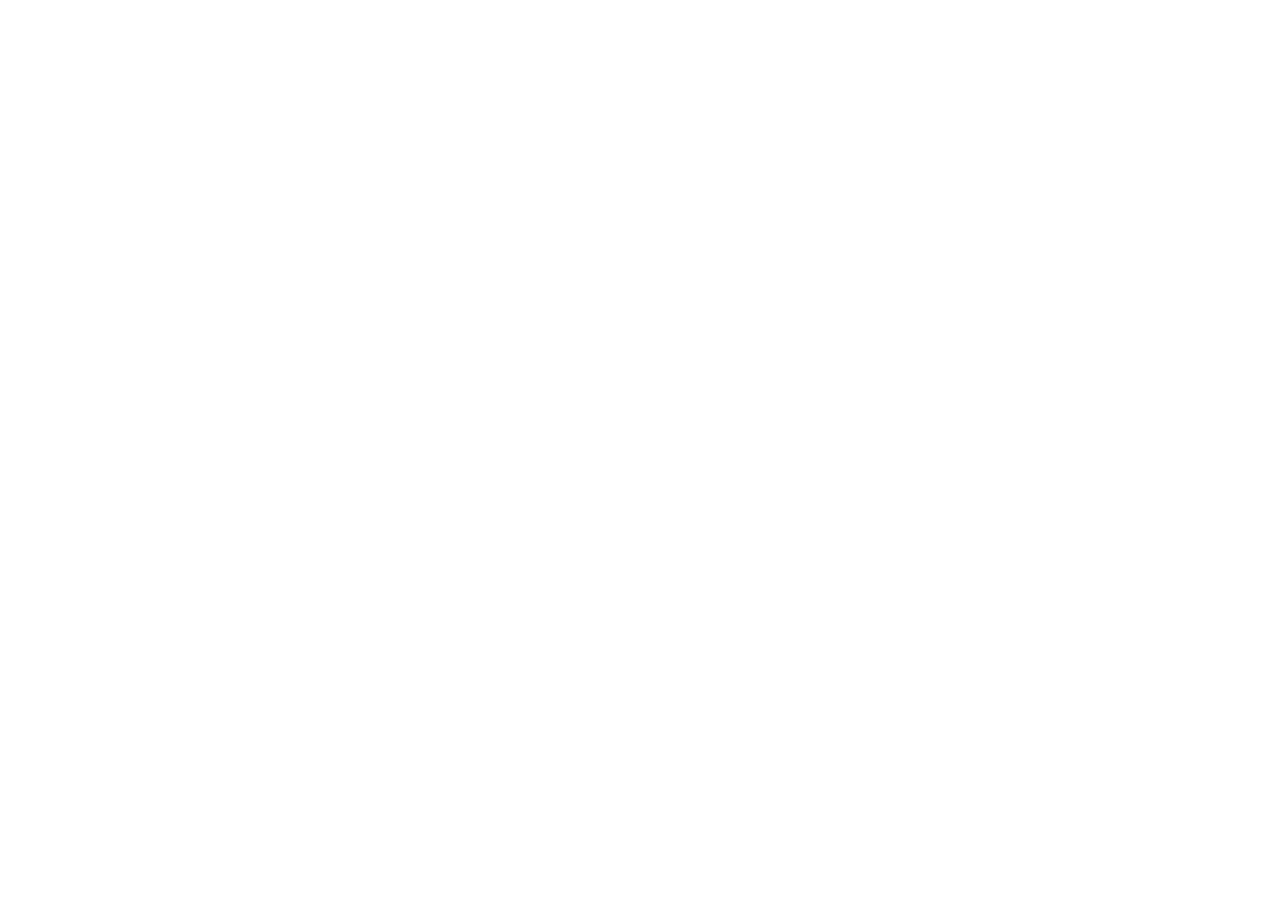
==== src/index.html @ 454fca98 "начало положено" ====
<!DOCTYPE html>
<html lang="ru">
<head>
    <meta charset="UTF-8">
    <meta name="viewport" content="width=device-width, initial-scale=1.0">
    <title>Главная страница</title>
    <link href="https://cdn.jsdelivr.net/npm/bootstrap@5.3.0/dist/css/bootstrap.min.css" rel="stylesheet">
    <link rel="stylesheet" href="https://cdn.jsdelivr.net/npm/bootstrap-icons@1.10.5/font/bootstrap-icons.css">
    <link rel="stylesheet" href="../css/styles.css">

</head>
<body>

</body>
</html>
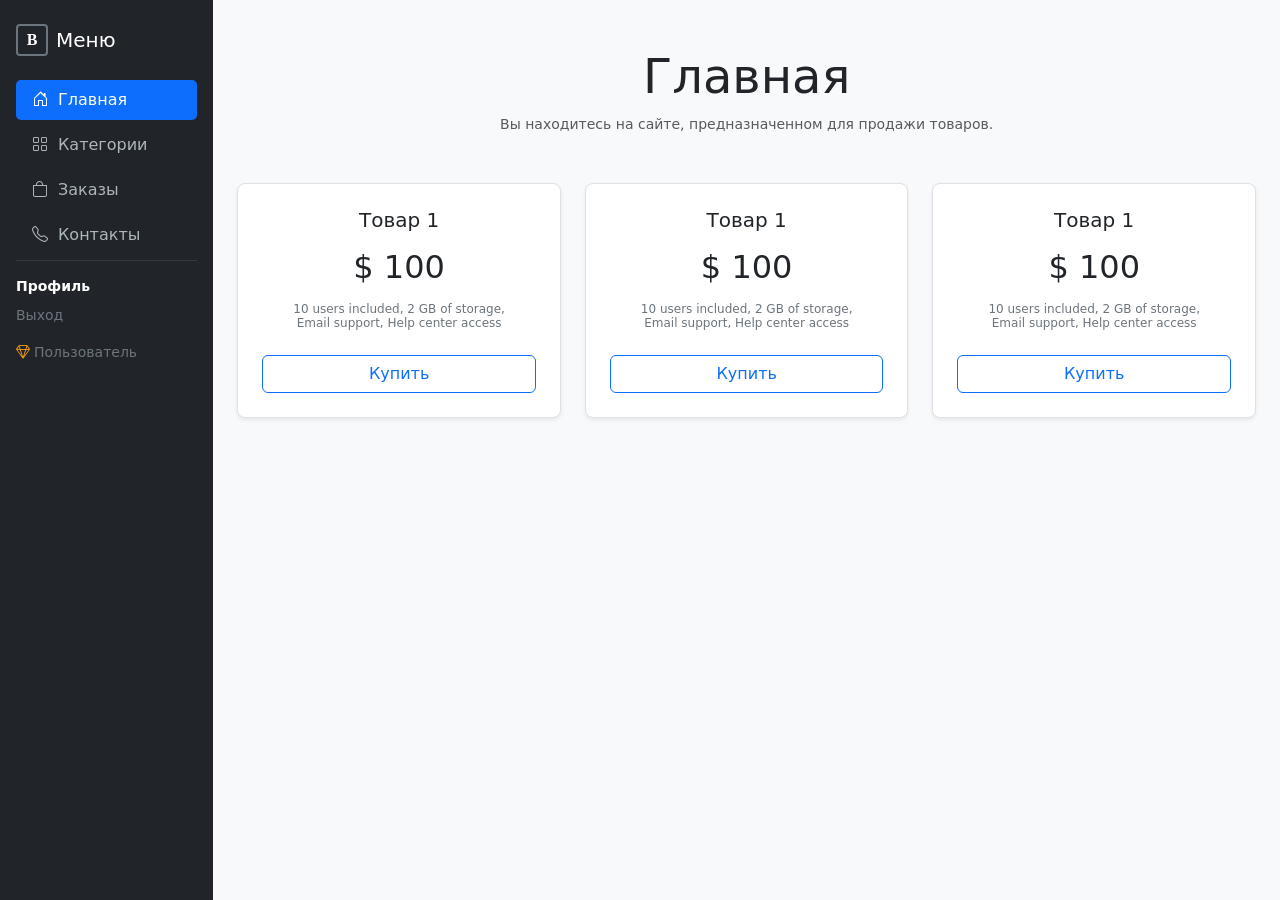
==== commit 587dcc2f: "страницы готовы" ====
--- a/src/index.html
+++ b/src/index.html
@@ -4,12 +4,108 @@
     <meta charset="UTF-8">
     <meta name="viewport" content="width=device-width, initial-scale=1.0">
     <title>Главная страница</title>
-    <link href="https://cdn.jsdelivr.net/npm/bootstrap@5.3.0/dist/css/bootstrap.min.css" rel="stylesheet">
+    <link rel="stylesheet" href="../static/bootstrap.min.css">
     <link rel="stylesheet" href="https://cdn.jsdelivr.net/npm/bootstrap-icons@1.10.5/font/bootstrap-icons.css">
     <link rel="stylesheet" href="../css/styles.css">
-
 </head>
 <body>
+    <div class="container-fluid">
+         <div class="row">
+             <nav class="col-md-3 col-lg-2 d-md-block sidebar p-3">
+                 <div class="d-flex align-items-center mb-4 mt-2">
+                    <div class="logo-box me-2">B</div>
+                    <span class="fs-5 fw-normal text-white">Меню</span>
+                 </div>
+                 <ul class="nav flex-column mb-auto">
+                    <li class="nav-item">
+                        <a href="index.html" class="nav-link active">
+                            <i class="bi bi-house-door"></i> Главная
+                        </a>
+                    </li>
+                    <li class="nav-item">
+                        <a href="category.html" class="nav-link">
+                            <i class="bi bi-grid"></i> Категории
+                        </a>
+                    </li>
+                    <li class="nav-item">
+                        <a href="catalog.html" class="nav-link">
+                            <i class="bi bi-bag"></i> Заказы
+                        </a>
+                    </li>
+                    <li class="nav-item">
+                        <a href="contacts.html" class="nav-link">
+                            <i class="bi bi-telephone"></i> Контакты
+                        </a>
+                    </li>
+                </ul>
+                <div class="sidebar-bottom">
+                    <div class="mb-2">
+                        <div class="fw-bold text-white small">Профиль</div>
+                    </div>
+                    <a href="#" class="text-decoration-none text-secondary small d-block mb-2">Выход</a>
+                    <div class="mt-3 text-secondary small d-flex align-items-center">
+                        <i class="bi bi-gem me-1 icon-gem"></i> Пользователь
+                    </div>
+                </div>
+            </nav>
+            <main class="col-md-9 col-lg-10 ms-sm-auto px-md-4 py-5">
+                <div class="text-center mb-5">
+                    <h1 class="display-5 fw-normal mb-2">Главная</h1>
+                    <p class="text-muted small">Вы находитесь на сайте, предназначенном для продажи товаров.</p>
+                </div>
 
+                <div class="row row-cols-1 row-cols-md-2 row-cols-lg-3 g-4 justify-content-center">
+
+                    <div class="col">
+                        <div class="card h-100 text-center shadow-sm">
+                            <div class="card-body p-4 d-flex flex-column">
+                                <h5 class="card-title mb-3 fw-normal">Товар 1</h5>
+                                <h2 class="price-text mb-3">$ 100</h2>
+                                <p class="features-text mb-4">
+                                    10 users included, 2 GB of storage,<br>
+                                    Email support, Help center access
+                                </p>
+                                <div class="mt-auto">
+                                    <button class="btn btn-buy w-100">Купить</button>
+                                </div>
+                            </div>
+                        </div>
+                    </div>
+
+                    <div class="col">
+                        <div class="card h-100 text-center shadow-sm">
+                            <div class="card-body p-4 d-flex flex-column">
+                                <h5 class="card-title mb-3 fw-normal">Товар 1</h5>
+                                <h2 class="price-text mb-3">$ 100</h2>
+                                <p class="features-text mb-4">
+                                    10 users included, 2 GB of storage,<br>
+                                    Email support, Help center access
+                                </p>
+                                <div class="mt-auto">
+                                    <button class="btn btn-buy w-100">Купить</button>
+                                </div>
+                            </div>
+                        </div>
+                    </div>
+
+                    <div class="col">
+                        <div class="card h-100 text-center shadow-sm">
+                            <div class="card-body p-4 d-flex flex-column">
+                                <h5 class="card-title mb-3 fw-normal">Товар 1</h5>
+                                <h2 class="price-text mb-3">$ 100</h2>
+                                <p class="features-text mb-4">
+                                    10 users included, 2 GB of storage,<br>
+                                    Email support, Help center access
+                                </p>
+                                <div class="mt-auto">
+                                    <button class="btn btn-buy w-100">Купить</button>
+                                </div>
+                            </div>
+                        </div>
+                    </div>
+                </div>
+            </main>
+        </div>
+    </div>
 </body>
 </html>
--- a/css/styles.css
+++ b/css/styles.css
@@ -0,0 +1,116 @@
+body {
+    background-color: #f8f9fa; /* Светло-серый фон */
+    min-height: 100vh; /* На всю высоту экрана */
+}
+
+/* =========================================
+   Сайдбар (Левое меню)
+   ========================================= */
+.sidebar {
+    background-color: #212529; /* Темный фон */
+    color: #fff;
+    min-height: 100vh;
+    display: flex;
+    flex-direction: column; /* Чтобы прижать профиль вниз */
+}
+
+/* Ссылки в меню */
+.sidebar .nav-link {
+    color: #adb5bd; /* Серый текст */
+    border-radius: 5px;
+    margin-bottom: 5px;
+    display: flex;
+    align-items: center;
+    gap: 10px; /* Расстояние между иконкой и текстом */
+}
+
+/* Наведение на ссылку */
+.sidebar .nav-link:hover {
+    color: #fff;
+    background-color: #343a40;
+}
+
+/* Активная ссылка (синяя) */
+.sidebar .nav-link.active {
+    background-color: #0d6efd;
+    color: #fff;
+}
+
+/* Логотип (квадратик с буквой B) */
+.logo-box {
+    width: 32px;
+    height: 32px;
+    background-color: #212529;
+    border: 2px solid #6c757d;
+    border-radius: 4px;
+    display: flex;
+    align-items: center;
+    justify-content: center;
+    font-weight: bold;
+    font-family: serif;
+}
+
+/* Нижняя часть сайдбара (Профиль) */
+.sidebar-bottom {
+    margin-top: auto; /* Прижимает блок к самому низу */
+    border-top: 1px solid #343a40;
+    padding-top: 15px;
+}
+
+/* Иконка бриллианта */
+.icon-gem {
+    color: #f39c12; /* Оранжевый */
+}
+
+/* =========================================
+   Карточки товаров
+   ========================================= */
+.card {
+    border: 1px solid #dee2e6; /* Светло-серая рамка */
+    border-radius: 8px; /* Скругленные углы */
+    transition: transform 0.2s, box-shadow 0.2s; /* Плавная анимация */
+}
+
+/* Эффект при наведении на карточку */
+.card:hover {
+    transform: translateY(-5px); /* Приподнимается на 5px */
+    box-shadow: 0 10px 20px rgba(0, 0, 0, 0.1); /* Появляется тень */
+}
+
+/* Стили для цены */
+.price-text {
+    font-size: 2rem; /* Крупный шрифт */
+    font-weight: 500;
+}
+
+/* Стили для мелкого текста (описания) */
+.features-text {
+    font-size: 0.75rem; /* Мелкий шрифт */
+    color: #6c757d; /* Серый цвет */
+    line-height: 1.2;
+}
+
+/* Кнопка "Купить" (переопределяем стили Bootstrap) */
+.btn-buy {
+    border-color: #0d6efd; /* Синяя рамка */
+    color: #0d6efd; /* Синий текст */
+}
+
+/* Кнопка при наведении */
+.btn-buy:hover {
+    background-color: #0d6efd; /* Заливается синим */
+    color: white; /* Текст становится белым */
+}
+
+/* =========================================
+   Стили для страницы Каталог
+   ========================================= */
+.catalog-thumbnail {
+    background-color: #55595c; /* Темно-серый фон */
+    color: #fff; /* Белый текст */
+    height: 200px; /* Высота картинки */
+    display: flex; /* Чтобы отцентрировать текст */
+    align-items: center;
+    justify-content: center;
+    font-size: 1.25rem;
+}
